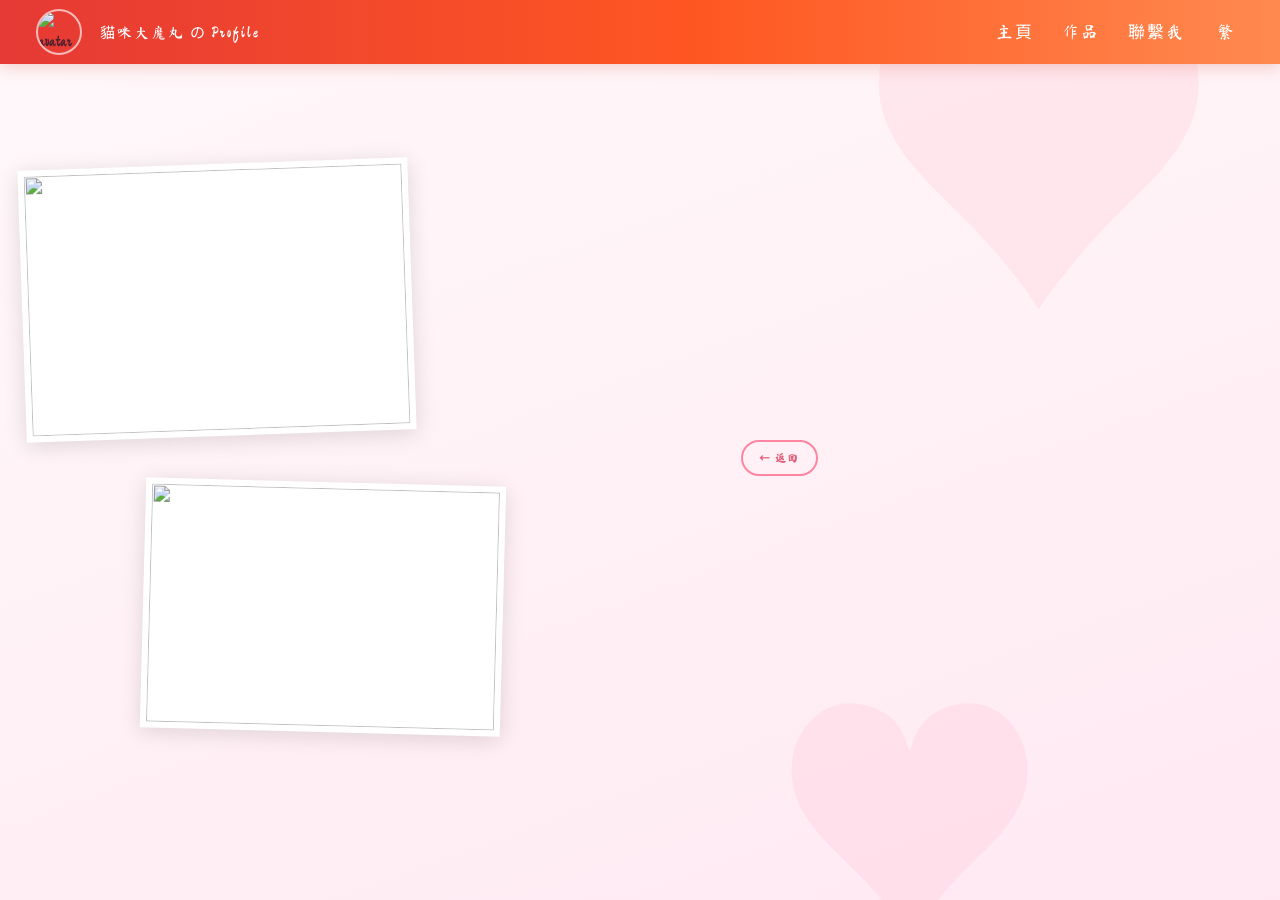
==== blog/post-1.html @ 072ed6ac "Add files via upload" ====
<!DOCTYPE html>
<html lang="zh-TW">
<head>
    <meta charset="UTF-8">
    <meta name="viewport" content="width=device-width, initial-scale=1.0">
    <title>貓咪大魔丸 の coslog</title>
    <link rel="stylesheet" href="style.css">
</head>
<body>

<div class="hearts-bg" id="hearts-bg"></div>

<nav class="sticky-nav visible" id="sticky-nav">
    <div class="nav-avatar"><img src="../elements/iconsmall.png" alt="avatar"></div>
    <span class="nav-brand" data-i18n="nav_brand">貓咪大魔丸 の Profile</span>
    <div class="nav-links">
        <a href="index.html" data-i18n="nav_home">主頁</a>
        <a href="index.html#works" data-i18n="nav_works">作品</a>
        <a href="index.html#contact" data-i18n="nav_contact">聯繫我</a>
    </div>
    <div class="lang-wrapper">
        <button class="nav-lang" id="lang-btn" onclick="toggleLangMenu()">繁</button>
        <div class="lang-menu" id="lang-menu">
            <span class="lang-menu-item active" onclick="setLang('zh-tw')">繁體中文</span>
            <span class="lang-menu-item" onclick="setLang('zh-cn')">简体中文</span>
            <span class="lang-menu-item" onclick="setLang('en')">English</span>
            <span class="lang-menu-item" onclick="setLang('ja')">日本語</span>
        </div>
    </div>
</nav>

<div class="lightbox" id="lightbox">
    <div class="lightbox-overlay" id="lightbox-overlay"></div>
    <div class="lightbox-box">
        <img id="lightbox-img" src="" alt="">
        <button class="lightbox-close" id="lightbox-close">✕</button>
    </div>
</div>

<div class="post-eg-layout">
    <div class="post-bg-heart post-bg-heart--1">♥</div>
    <div class="post-bg-heart post-bg-heart--2">♥</div>

    <div class="post-eg-photos photos-2">
        <div class="post-photo-card"><img src="../personal_blog/1/1.png" alt=""></div>
        <div class="post-photo-card"><img src="../personal_blog/1/2.JPG" alt=""></div>
    </div>

    <div class="post-eg-text">
        <a href="index.html" class="post-eg-back" id="post-eg-back">← 返回</a>
        <h1 class="post-eg-title" id="post-eg-title"></h1>
        <div class="post-eg-body" id="post-eg-body"></div>
    </div>
</div>

<script src="../js/i18n.js"></script>
<script src="../js/hearts.js"></script>
<script>
    var POST_ID = 1;
    var LANG_LINE = { 'zh-tw': 0, 'zh-cn': 1, 'en': 2, 'ja': 3 };
    var BACK_TEXT  = { 'zh-tw': '← 返回', 'zh-cn': '← 返回', 'en': '← Back', 'ja': '← 戻る' };
    var titleLines = [], profileLines = [];

    document.addEventListener('DOMContentLoaded', async function () {
        initLightbox();
        await Promise.all([fetchTitle(), fetchProfile()]);
        renderContent(localStorage.getItem('lang') || 'zh-tw');
    });

    function initLightbox() {
        document.querySelectorAll('.post-photo-card').forEach(function (card) {
            card.style.cursor = 'zoom-in';
            card.addEventListener('click', function () {
                document.getElementById('lightbox-img').src = card.querySelector('img').src;
                document.getElementById('lightbox').classList.add('open');
            });
        });
        document.getElementById('lightbox-overlay').addEventListener('click', closeLightbox);
        document.getElementById('lightbox-close').addEventListener('click', closeLightbox);
        document.addEventListener('keydown', function (e) { if (e.key === 'Escape') closeLightbox(); });
    }
    function closeLightbox() { document.getElementById('lightbox').classList.remove('open'); }

    async function fetchTitle() {
        try { var r = await fetch('../personal_blog/' + POST_ID + '/title.txt'); titleLines = (await r.text()).split('\n').map(function(l){return l.trim();}); } catch(e){}
    }
    async function fetchProfile() {
        try { var r = a
---- blog/style.css ----
@import url('https://fonts.googleapis.com/css2?family=Ma+Shan+Zheng&family=Noto+Sans+TC:wght@300;400;500;700&family=Noto+Sans+JP:wght@400;700&family=Kalam:wght@400;700&display=swap');

*, *::before, *::after { box-sizing: border-box; margin: 0; padding: 0; }

:root {
    --bg-card: #fffcfd;
    --pink-100: #ffe4ef;
    --pink-200: #ffbdcf;
    --pink-300: #ff85a1;
    --pink-400: #e0607a;
    --text-900: #4a1f2e;
    --text-700: #7a4055;
    --text-300: #d4a8b0;
    --shadow: 0 2px 16px rgba(220,80,120,.1);
    --shadow-md: 0 4px 28px rgba(220,80,120,.18);
    --shadow-lg: 0 8px 48px rgba(220,80,120,.28);
    --r: 20px;
    --r-sm: 12px;
    --red-grad: linear-gradient(90deg, #E53935 0%, #FF5722 55%, #FF8A50 100%);
    --warm-grad: linear-gradient(135deg, #FFD740 0%, #FF8C00 55%, #FF5722 100%);
}

html { scroll-behavior: smooth; }

/* Cream → pink fixed background */
body {
    font-family: 'Ma Shan Zheng', 'Noto Sans TC', 'PingFang TC', 'Microsoft JhengHei', sans-serif;
    background: linear-gradient(135deg, #FFFDE7 0%, #FFF5F9 42%, #FFCCE6 100%);
    background-attachment: fixed;
    color: var(--text-900);
    min-height: 100vh;
    line-height: 1.8;
}

::-webkit-scrollbar { width: 7px; }
::-webkit-scrollbar-track { background: #ffe4ef; }
::-webkit-scrollbar-thumb { background: var(--pink-300); border-radius: 4px; }

/* ==========================================
   FLOATING HEARTS
   ========================================== */
.hearts-bg {
    position: fixed;
    inset: 0;
    z-index: 1;
    pointer-events: none;
}

@keyframes floatHeart {
    0%   { transform: translateX(0) translateY(0) rotate(0deg); opacity: 0; }
    8%   { opacity: 1; }
    84%  { opacity: 1; }
    100% {
        transform: translateX(var(--drift,20px)) translateY(calc(-120vh - 500px)) rotate(var(--rot,10deg));
        opacity: 0;
    }
}

/* ==========================================
   STICKY NAV  (red→orange, slides in on scroll)
   ========================================== */
.sticky-nav {
    position: fixed;
    top: 0; left: 0; right: 0;
    z-index: 100;
    background: var(--red-grad);
    height: 64px;
    padding: 0 36px;
    display: flex;
    align-items: center;
    gap: 18px;
    transform: translateY(-100%);
    transition: transform .32s ease;
    box-shadow: 0 2px 16px rgba(200,60,40,.25);
}

.sticky-nav.visible { transform: translateY(0); }

.nav-avatar {
    width: 46px; height: 46px;
    border-radius: 50%;
    border: 2.5px solid rgba(255,255,255,.65);
    overflow: hidden;
    flex-shrink: 0;
}

.nav-avatar img { width: 100%; height: 100%; object-fit: cover; display: block; }

.nav-avatar-placeholder {
    width: 100%; height: 100%;
    background: rgba(255,255,255,.25);
    display: flex; align-items: center; justify-content: center;
    font-size: 22px; color: white;
}

.nav-brand {
    font-family: 'Ma Shan Zheng', 'Noto Sans TC', sans-serif;
    font-size: 15px;
    color: white;
    letter-spacing: 2px;
    flex: 1;
    white-space: nowrap;
}

.nav-links {
    display: flex;
    gap: 28px;
}

.nav-links a {
    font-family: 'Ma Shan Zheng', 'Noto Sans TC', sans-serif;
    font-size: 17px;
    color: white;
    text-decoration: none;
    letter-spacing: 2px;
    transition: opacity .2s;
}

.nav-links a:hover { opacity: .72; }

.nav-lang {
    font-family: 'Ma Shan Zheng', 'Noto Sans TC', sans-serif;
    font-size: 17px;
    color: white;
    letter-spacing: 2px;
    background: none;
    border: none;
    cursor: pointer;
    padding: 4px 8px;
    border-radius: 6px;
    transition: background .2s;
}

.nav-lang:hover { background: rgba(255,255,255,.15); }

.lang-wrapper { position: relative; margin-left: 6px; }

.lang-menu {
    position: absolute;
    top: calc(100% + 10px);
    right: 0;
    background: rgba(170, 30, 10, 0.97);
    border-radius: 10px;
    overflow: hidden;
    display: none;
    box-shadow: 0 4px 24px rgba(0,0,0,.25);
    min-width: 132px;
    z-index: 200;
}

.lang-menu.open { display: block; }

.lang-menu-item {
    display: block;
    padding: 11px 18px;
    color: white;
    font-family: 'Ma Shan Zheng', 'Noto Sans TC', sans-serif;
    font-size: 15px;
    letter-spacing: 1px;
    cursor: pointer;
    transition: background .15s;
    user-select: none;
}

.lang-menu-item:hover { background: rgba(255,255,255,.15); }
.lang-menu-item.active { background: rgba(255,255,255,.22); }

/* ==========================================
   ABOUT SECTION  (page 1, 16:9 viewport)
   ========================================== */
.about-section {
    aspect-ratio: 16 / 9;
    display: flex;
    flex-direction: column;
    position: relative;
    z-index: 2;
}

.about-space {
    flex: 1;
    display: flex;
    align-items: flex-end;
    justify-content: center;
    padding-bottom: 30px;
}

.scroll-hint {
    display: flex;
    flex-direction: column;
    align-items: center;
    gap: 8px;
    color: rgba(155, 90, 110, 0.48);
    font-size: 10px; font-weight: 700;
    letter-spacing: 3px; text-transform: uppercase;
    animation: hintBounce 2.2s ease-in-out infinite;
    user-select: none;
}

.scroll-line { width: 1.5px; height: 36px; background: linear-gradient(to bottom, rgba(255,133,161,.55), transparent); }

@keyframes hintBounce {
    0%, 100% { transform: translateY(0); }
    50% { transform: translateY(8px); }
}

/* Red-orange band at bottom of about section */
.about-band {
    background: var(--red-grad);
    padding: 22px 60px 22px 260px;
    min-height: 108px;
    display: flex;
    align-items: center;
    position: relative;
}

/* Profile photo — sticks up from the band */
.about-photo {
    position: absolute;
    left: 56px;
    bottom: 0;
    width: 180px;
    height: 180px;
    border: 8px solid #c42828;
    overflow: hidden;
    background: white;
}

.about-photo img { width: 100%; height: 100%; object-fit: cover; display: block; }

.about-photo-placeholder {
    width: 100%; height: 100%;
    background: linear-gradient(135deg, #ffe4ef, #ffbdcf);
    display: flex; align-items: center; justify-content: center;
    font-size: 64px; color: var(--pink-300);
}

.about-info { color: white; }

.about-name {
    font-family: 'Ma Shan Zheng', 'Noto Sans TC', sans-serif;
    font-size: clamp(28px, 4vw, 44px);
    letter-spacing: 8px;
    line-height: 1.2;
    margin-bottom: 6px;
}

.about-subtitle {
    font-family: 'Kalam', 'Ma Shan Zheng', cursive;
    font-size: 17px;
    letter-spacing: 2px;
    color: rgba(255,255,255,.88);
}

#works, #contact { scroll-margin-top: 70px; }

/* ==========================================
   WORKS SECTION  (transparent, shows body bg + hearts)
   ========================================== */
.works-section {
    position: relative;
    z-index: 2;
    padding: 72px 0 84px;
}

.container { max-width: 1120px; margin: 0 auto; padding: 0 24px; }

.section-label {
    display: flex;
    align-items: center;
    gap: 14px;
    font-size: 11px;
    font-weight: 700;
    letter-spacing: 3px;
    text-transform: uppercase;
    color: var(--text-300);
    margin-bottom: 36px;
}

.section-label::before, .section-label::after {
    content: ''; flex: 1; height: 1px;
    background: var(--pink-200);
}

.posts-list { display: flex; flex-direction: column; gap: 24px; }

/* Post banner */
.post-banner {
    display: grid;
    grid-template-columns: 48% 52%;
    background: var(--bg-card);
    border-radius: var(--r);
    border: 1px solid var(--pink-200);
    box-shadow: var(--shadow-md);
    overflow: hidden;
    text-decoration: none;
    color: inherit;
    min-height: 340px;
    transition: box-shadow .35s, transform .35s;
}

.post-banner:hover { box-shadow: var(--shadow-lg); transform: translateY(-4px); }

.banner-image { position: relative; overflow: hidden; }

.banner-image .slide {
    position: absolute; inset: 0;
    width: 100%; height: 100%;
    object-fit: cover;
    opacity: 0;
    transition: opacity .55s ease;
}

.banner-image .slide.active { opacity: 1; }

.banner-body {
    padding: 44px 52px;
    display: flex;
    flex-direction: column;
    justify-content: center;
}

.banner-tag {
    display: inline-block;
    background: var(--pink-100);
    color: var(--pink-400);
    font-size: 10px; font-weight: 800;
    letter-spacing: 2.5px;
    text-transform: uppercase;
    padding: 4px 12px;
    border-radius: 20px;
    margin-bottom: 14px;
    width: fit-content;
}

.banner-date { font-size: 12px; color: var(--text-300); font-weight: 700; letter-spacing: 1px; margin-bottom: 12px; }

.banner-title {
    font-family: 'Ma Shan Zheng', 'Noto Sans TC', sans-serif;
    font-size: 26px; line-height: 1.45;
    color: var(--text-900);
    margin-bottom: 26px;
}

.read-more-btn {
    display: inline-flex; align-items: center; gap: 6px;
    color: var(--pink-400);
    font-size: 12px; font-weight: 800;
    letter-spacing: 1.5px; text-transform: uppercase;
    padding: 8px 22px;
    border: 2px solid var(--pink-300);
    border-radius: 30px;
    width: fit-content;
    transition: .25s;
}

.post-banner:hover .read-more-btn { background: var(--pink-300); color: white; }

/* ==========================================
   CONTACT SECTION  (warm yellow→orange, page 3)
   ========================================== */
.contact-section {
    background: var(--warm-grad);
    min-height: 100vh;
    position: relative;
    z-index: 2;
    overflow: hidden;
}

.contact-content {
    display: flex;
    flex-direction: column;
    gap: 52px;
    align-items: flex-start;
    justify-content: center;
    min-height: 100vh;
    padding: 80px 80px 310px;
}

/* Doll characters scattered at the bottom */
.dolls-strip {
    position: absolute;
    bottom: 0;
    left: 0;
    right: 0;
    height: 285px;
    pointer-events: none;
}

.doll-img {
    position: absolute;
    bottom: 0;
    width: auto;
}

.qr-row {
    display: flex;
    align-items: center;
    gap: 44px;
    text-decoration: none;
    transition: transform .25s;
}

.qr-row:hover { transform: translateX(8px); }

.qr-label {
    font-family: 'ZCOOL QingKe HuangYou', sans-serif;
    font-size: clamp(28px, 4vw, 40px);
    color: white;
    letter-spacing: 6px;
    min-width: 180px;
    text-shadow: 0 2px 8px rgba(0,0,0,.12);
}

.qr-card {
    background: white;
    border-radius: 14px;
    padding: 12px 12px 10px;
    box-shadow: 0 4px 24px rgba(0,0,0,.15);
    text-align: center;
}

.qr-card img { width: 160px; height: 160px; display: block; }

.qr-handle {
    display: block;
    font-size: 11px;
    font-weight: 800;
    letter-spacing: 1px;
    color: #E0607A;
    margin-top: 7px;
}

.qr-placeholder {
    width: 160px; height: 160px;
    background: #f5f5f5;
    display: flex; align-items: center; justify-content: center;
    color: #bbb;
    font-size: 13px;
    font-weight: 700;
    letter-spacing: 1px;
}

/* ==========================================
   FOOTER
   ========================================== */
.site-footer {
    background: linear-gradient(135deg, #ffd6e8, #ffadc5);
    text-align: center;
    padding: 28px 20px;
    position: relative;
    z-index: 2;
}

.site-footer p { color: rgba(255,255,255,.9); font-size: 12px; font-weight: 700; letter-spacing: 4px; }

/* ==========================================
   POST DETAIL PAGE — NEW LAYOUT
   ========================================== */
.post-detail-container {
    display: flex;
    flex-direction: column;
    min-height: 100vh;
    background: white;
}

.post-detail-top {
    background: var(--red-grad);
    height: 120px;
    display: flex;
    align-items: center;
    padding: 0 60px;
    position: relative;
    box-shadow: 0 4px 16px rgba(200,60,40,.15);
}

.post-detail-nav {
    display: flex;
    align-items: center;
    justify-content: space-between;
    width: 100%;
}

.post-detail-back {
    color: white;
    text-decoration: none;
    font-family: 'Ma Shan Zheng', 'Noto Sans TC', sans-serif;
    font-size: 14px;
    letter-spacing: 2px;
    padding: 6px 14px;
    border: 1.5px solid rgba(255,255,255,.5);
    border-radius: 6px;
    transition: .25s;
}

.post-detail-back:hover { background: rgba(255,255,255,.1); }

.post-detail-title {
    font-family: 'Ma Shan Zheng', 'Noto Sans TC', sans-serif;
    font-size: 20px;
    color: white;
    letter-spacing: 3px;
    flex: 1;
    text-align: center;
}

.post-detail-middle {
    flex: 1;
    display: grid;
    grid-template-columns: 1fr 1fr;
    gap: 0;
    background: white;
}

.post-detail-images {
    position: relative;
    overflow: hidden;
    background: #f5f5f5;
}

.post-detail-images img {
    width: 100%;
    height: 100%;
    object-fit: cover;
    display: block;
    transition: opacity .55s ease;
}

.post-detail-images img:not(.active) {
    opacity: 0;
    position: absolute;
    inset: 0;
}

.post-detail-content {
    background: linear-gradient(135deg, #ffe4ef 0%, #ffcce6 100%);
    padding: 60px;
    display: flex;
    flex-direction: column;
    justify-content: center;
}

.post-detail-content h2 {
    font-family: 'Ma Shan Zheng', 'Noto Sans TC', sans-serif;
    font-size: 32px;
    color: var(--text-900);
    line-height: 1.4;
    margin-bottom: 28px;
    letter-spacing: 2px;
}

.post-detail-content .text-block {
    font-family: 'Ma Shan Zheng', 'Noto Sans TC', 'PingFang TC', 'Microsoft JhengHei', sans-serif;
    font-size: 15px;
    line-height: 1.8;
    color: var(--text-700);
    margin-bottom: 18px;
}

.post-detail-bottom {
    background: var(--warm-grad);
    height: 100px;
    display: flex;
    align-items: center;
    padding: 0 60px;
    position: relative;
}

.post-detail-footer-text {
    font-family: 'Ma Shan Zheng', 'Noto Sans TC', sans-serif;
    font-size: 14px;
    color: white;
    letter-spacing: 2px;
}

/* ==========================================
   POST PAGE — HERO
   ========================================== */
.post-hero {
    background: linear-gradient(150deg, #ffd6e8 0%, #ffadc5 50%, #ff85a1 100%);
    padding: 52px 24px 60px;
    text-align: center;
    position: relative;
}

.back-link {
    position: absolute; top: 22px; left: 22px;
    display: inline-flex; align-items: center; gap: 6px;
    color: rgba(255,255,255,.9);
    text-decoration: none;
    font-size: 11px; font-weight: 800; letter-spacing: 1.5px;
    text-transform: uppercase;
    padding: 5px 14px;
    border: 1.5px solid rgba(255,255,255,.5);
    border-radius: 20px;
    transition: .25s;
}

.back-link:hover { background: rgba(255,255,255,.2); border-color: white; }

.post-hero-tag {
    display: inline-block;
    background: rgba(255,255,255,.25); color: white;
    font-size: 10px; font-weight: 800; letter-spacing: 2.5px;
    text-transform: uppercase;
    padding: 4px 16px; border-radius: 20px;
    margin-bottom: 18px;
}

.post-hero-title {
    font-family: 'ZCOOL QingKe HuangYou', 'Pacifico', sans-serif;
    font-size: clamp(26px, 5vw, 50px);
    color: white;
    text-shadow: 0 2px 10px rgba(140,20,60,.2);
    line-height: 1.3;
    max-width: 680px;
    margin: 0 auto 16px;
}

.post-hero-date { color: rgba(255,255,255,.75); font-size: 12px; font-weight: 700; letter-spacing: 2px; }

/* ==========================================
   POST PAGE — BODY
   ========================================== */
.post-body { max-width: 760px; margin: 0 auto; padding: 52px 24px 64px; }

.gallery { display: grid; gap: 8px; margin-bottom: 48px; }
.gallery-1 { grid-template-columns: 1fr; }
.gallery-2 { grid-template-columns: 1fr 1fr; }
.gallery-3 { grid-template-columns: 1fr 1fr; }
.gallery-4 { grid-template-columns: 1fr 1fr; }
.gallery-5 { grid-template-columns: 1fr 1fr; }

.gallery img {
    width: 100%; height: 100%; object-fit: cover; display: block;
    border-radius: 12px; aspect-ratio: 4/3; transition: opacity .3s;
}

.gallery img:hover { opacity: .9; }
.gallery-3 .g-main, .gallery-5 .g-main { grid-column: 1/-1; aspect-ratio: 16/9; }

.deco { text-align: center; color: var(--pink-300); font-size: 17px; letter-spacing: 10px; margin: 32px 0; }

.lang-block {
    margin-bottom: 20px; padding: 24px 28px;
    background: var(--bg-card);
    border-radius: var(--r-sm);
    border-left: 3px solid var(--pink-300);
    box-shadow: var(--shadow);
}

.lang-block:nth-child(2) { border-left-color: var(--pink-200); }
.lang-block:nth-child(3) { border-left-color: var(--pink-100); }

.lang-tag {
    display: inline-block;
    font-size: 10px; font-weight: 800; letter-spacing: 2px; text-transform: uppercase;
    color: var(--pink-400); background: var(--pink-100);
    padding: 2px 10px; border-radius: 10px; margin-bottom: 14px;
}

.lang-block p { font-size: 15.5px; line-height: 2; color: var(--text-700); }
.lang-zh p { font-family: 'Ma Shan Zheng','Noto Sans TC',sans-serif; font-size: 16px; color: var(--text-900); }
.lang-en p { font-style: italic; }
.lang-ja p { font-family: 'Noto Sans TC',sans-serif; }

.post-nav {
    max-width: 760px; margin: 0 auto 60px; padding: 0 24px;
    display: flex; gap: 14px; justify-content: space-between;
}

.post-nav a {
    flex: 1; padding: 14px 18px;
    background: var(--bg-card); border: 1px solid var(--pink-200);
    border-radius: var(--r-sm);
    text-decoration: none; color: var(--text-900);
    font-size: 13px; font-weight: 600; transition: .25s;
}

.post-nav a:hover { background: var(--pink-100); border-color: var(--pink-300); transform: translateY(-2px); box-shadow: var(--shadow); }

.nav-dir { display: block; font-size: 10px; color: var(--pink-400); font-weight: 800; letter-spacing: 1.5px; text-transform: uppercase; margin-bottom: 4px; }
.nav-prev { text-align: left; }
.nav-next { text-align: right; }
.post-nav .spacer { flex: 1; }

/* ==========================================
   POST EG LAYOUT  (matches eg/1-5 design)
   ========================================== */
.post-eg-layout {
    min-height: 100vh;
    padding-top: 64px;
    display: flex;
    align-items: center;
    background: linear-gradient(160deg, #fff8fa 0%, #fff0f5 60%, #ffe8f2 100%);
    position: relative;
    z-index: 2;
    overflow: hidden;
}

.post-bg-heart {
    position: absolute;
    color: rgba(255, 182, 200, 0.22);
    line-height: 1;
    pointer-events: none;
    user-select: none;
    z-index: 0;
    font-size: 380px;
}
.post-bg-heart--1 { top: -40px; right: 4%; }
.post-bg-heart--2 { bottom: -60px; right: 18%; font-size: 280px; }

/* Photo collage area */
.post-eg-photos {
    flex: 0 0 56%;
    position: relative;
    min-height: calc(100vh - 64px);
    z-index: 2;
}

.post-photo-card {
    position: absolute;
    background: white;
    padding: 6px;
    box-shadow: 0 4px 22px rgba(0,0,0,.13);
    transition: box-shadow .3s, transform .3s;
}

.post-photo-card img {
    display: block;
    width: 100%;
    height: 100%;
    object-fit: cover;
}

/* 2-photo layout — eg/1: two landscape photos staggered */
.photos-2 .post-photo-card:nth-child(1) {
    width: 390px; height: 272px;
    top: 12%; left: 3%;
    transform: rotate(-2deg);
}
.photos-2 .post-photo-card:nth-child(1):hover { transform: rotate(-2deg) scale(1.03); box-shadow: 0 10px 36px rgba(0,0,0,.2); }
.photos-2 .post-photo-card:nth-child(2) {
    width: 360px; height: 250px;
    top: 50%; left: 20%;
    transform: rotate(1.5deg);
}
.photos-2 .post-photo-card:nth-child(2):hover { transform: rotate(1.5deg) scale(1.03); box-shadow: 0 10px 36px rgba(0,0,0,.2); }

/* 3-photo layout — eg/3: 1 large upper-left + 1 lower-left + 1 right */
.photos-3 .post-photo-card:nth-child(1) {
    width: 300px; height: 205px;
    top: 12%; left: 3%;
    transform: rotate(-1.5deg);
}
.photos-3 .post-photo-card:nth-child(1):hover { transform: rotate(-1.5deg) scale(1.03); box-shadow: 0 10px 36px rgba(0,0,0,.2); }
.photos-3 .post-photo-card:nth-child(2) {
    width: 220px; height: 290px;
    top: 16%; left: 38%;
    transform: rotate(2deg);
}
.photos-3 .post-photo-card:nth-child(2):hover { transform: rotate(2deg) scale(1.03); box-shadow: 0 10px 36px rgba(0,0,0,.2); }
.photos-3 .post-photo-card:nth-child(3) {
    width: 270px; height: 190px;
    top: 54%; left: 10%;
    transform: rotate(1deg);
}
.photos-3 .post-photo-card:nth-child(3):hover { transform: rotate(1deg) scale(1.03); box-shadow: 0 10px 36px rgba(0,0,0,.2); }

/* 4-photo layout — eg/2: 1 tall portrait left + 3 arranged right */
.photos-4 .post-photo-card:nth-child(1) {
    width: 168px; height: 380px;
    top: 8%; left: 2%;
    transform: rotate(-2deg);
}
.photos-4 .post-photo-card:nth-child(1):hover { transform: rotate(-2deg) scale(1.03); box-shadow: 0 10px 36px rgba(0,0,0,.2); }
.photos-4 .post-photo-card:nth-child(2) {
    width: 178px; height: 320px;
    top: 5%; left: 28%;
    transform: rotate(1.5deg);
}
.photos-4 .post-photo-card:nth-child(2):hover { transform: rotate(1.5deg) scale(1.03); box-shadow: 0 10px 36px rgba(0,0,0,.2); }
.photos-4 .post-photo-card:nth-child(3) {
    width: 158px; height: 220px;
    top: 12%; left: 52%;
    transform: rotate(-1deg);
}
.photos-4 .post-photo-card:nth-child(3):hover { transform: rotate(-1deg) scale(1.03); box-shadow: 0 10px 36px rgba(0,0,0,.2); }
.photos-4 .post-photo-card:nth-child(4) {
    width: 200px; height: 155px;
    top: 54%; left: 32%;
    transform: rotate(2deg);
}
.photos-4 .post-photo-card:nth-child(4):hover { transform: rotate(2deg) scale(1.03); box-shadow: 0 10px 36px rgba(0,0,0,.2); }

/* 5-photo layout — eg/5: 2-row grid */
.photos-5 .post-photo-card:nth-child(1) {
    width: 210px; height: 148px;
    top: 8%; left: 2%;
    transform: rotate(-1.5deg);
}
.photos-5 .post-photo-card:nth-child(1):hover { transform: rotate(-1.5deg) scale(1.03); box-shadow: 0 10px 36px rgba(0,0,0,.2); }
.photos-5 .post-photo-card:nth-child(2) {
    width: 195px; height: 148px;
    top: 8%; left: 38%;
    transform: rotate(1deg);
}
.photos-5 .post-photo-card:nth-child(2):hover { transform: rotate(1deg) scale(1.03); box-shadow: 0 10px 36px rgba(0,0,0,.2); }
.photos-5 .post-photo-card:nth-child(3) {
    width: 175px; height: 175px;
    top: 44%; left: 2%;
    transform: rotate(2deg);
}
.photos-5 .post-photo-card:nth-child(3):hover { transform: rotate(2deg) scale(1.03); box-shadow: 0 10px 36px rgba(0,0,0,.2); }
.photos-5 .post-photo-card:nth-child(4) {
    width: 185px; height: 165px;
    top: 44%; left: 32%;
    transform: rotate(-1deg);
}
.photos-5 .post-photo-card:nth-child(4):hover { transform: rotate(-1deg) scale(1.03); box-shadow: 0 10px 36px rgba(0,0,0,.2); }
.photos-5 .post-photo-card:nth-child(5) {
    width: 165px; height: 200px;
    top: 28%; left: 68%;
    transform: rotate(1.5deg);
}
.photos-5 .post-photo-card:nth-child(5):hover { transform: rotate(1.5deg) scale(1.03); box-shadow: 0 10px 36px rgba(0,0,0,.2); }

/* warm-bg variant for post-4 (city/orange theme matching eg/4) */
.post-eg-layout.warm-bg {
    background: linear-gradient(160deg, #fff8e1 0%, #fff0c0 60%, #ffe08a 100%);
}
.warm-bg .post-bg-heart { color: rgba(255, 160, 40, 0.2); }

/* eg/4: 3 tall portrait photos side by side */
.warm-bg .photos-3 .post-photo-card:nth-child(1) {
    width: 172px; height: 300px;
    top: 10%; left: 3%;
    transform: rotate(-2.5deg);
}
.warm-bg .photos-3 .post-photo-card:nth-child(1):hover { transform: rotate(-2.5deg) scale(1.03); box-shadow: 0 10px 36px rgba(0,0,0,.2); }
.warm-bg .photos-3 .post-photo-card:nth-child(2) {
    width: 172px; height: 290px;
    top: 8%; left: 31%;
    transform: rotate(1deg);
}
.warm-bg .photos-3 .post-photo-card:nth-child(2):hover { transform: rotate(1deg) scale(1.03); box-shadow: 0 10px 36px rgba(0,0,0,.2); }
.warm-bg .photos-3 .post-photo-card:nth-child(3) {
    width: 162px; height: 275px;
    top: 12%; left: 57%;
    transform: rotate(-1.5deg);
}
.warm-bg .photos-3 .post-photo-card:nth-child(3):hover { transform: rotate(-1.5deg) scale(1.03); box-shadow: 0 10px 36px rgba(0,0,0,.2); }

/* ==========================================
   LIGHTBOX
   ========================================== */
.lightbox {
    display: none;
    position: fixed;
    inset: 0;
    z-index: 9999;
    align-items: center;
    justify-content: center;
}
.lightbox.open { display: flex; }

.lightbox-overlay {
    position: absolute;
    inset: 0;
    background: rgba(0,0,0,.82);
    cursor: pointer;
}

.lightbox-box {
    position: relative;
    z-index: 1;
    max-width: 90vw;
    max-height: 88vh;
    display: flex;
    align-items: center;
    justify-content: center;
}

.lightbox-box img {
    display: block;
    max-width: 90vw;
    max-height: 88vh;
    object-fit: contain;
    box-shadow: 0 8px 60px rgba(0,0,0,.5);
    border: 6px solid white;
}

.lightbox-close {
    position: absolute;
    top: -18px; right: -18px;
    width: 38px; height: 38px;
    border-radius: 50%;
    background: white;
    border: none;
    cursor: pointer;
    font-size: 16px;
    color: #444;
    display: flex;
    align-items: center;
    justify-content: center;
    box-shadow: 0 2px 14px rgba(0,0,0,.3);
    transition: .2s;
    line-height: 1;
}
.lightbox-close:hover { background: var(--pink-100); color: var(--pink-400); transform: scale(1.12); }

/* Text content area */
.post-eg-text {
    flex: 0 0 44%;
    position: relative;
    z-index: 2;
    display: flex;
    flex-direction: column;
    justify-content: center;
    padding: 80px 56px 80px 24px;
}

.post-eg-back {
    display: inline-block;
    margin-bottom: 28px;
    color: var(--pink-400);
    text-decoration: none;
    font-size: 11px; font-weight: 800;
    letter-spacing: 1.5px; text-transform: uppercase;
    padding: 6px 16px;
    border: 2px solid var(--pink-300);
    border-radius: 20px;
    width: fit-content;
    transition: .2s;
}
.post-eg-back:hover { background: var(--pink-300); color: white; }

.post-eg-title {
    font-family: 'Ma Shan Zheng', 'Noto Sans TC', sans-serif;
    font-size: clamp(18px, 2.2vw, 30px);
    color: var(--text-900);
    line-height: 1.5;
    margin-bottom: 20px;
    letter-spacing: 2px;
}

.post-eg-body {
    font-family: 'Ma Shan Zheng', 'Noto Sans TC', 'PingFang TC', sans-serif;
    font-size: 15px;
    line-height: 2;
    color: var(--text-700);
    white-space: pre-line;
}

/* ==========================================
   RESPONSIVE
   ========================================== */
@media (max-width: 768px) {
    .about-band { padding: 20px 24px 20px 200px; }
    .about-photo { width: 145px; height: 145px; left: 40px; }
    .post-banner { grid-template-columns: 1fr; min-height: auto; }
    .banner-image { aspect-ratio: 4/3; }
    .banner-body { padding: 28px 24px; }
    .banner-title { font-size: 20px; }
    .gallery-2,.gallery-3,.gallery-4,.gallery-5 { grid-template-columns: 1fr; }
    .gallery-3 .g-main,.gallery-5 .g-main { grid-column: auto; aspect-ratio: 4/3; }
    .post-nav { flex-direction: column; }
    .back-link { position: static; display: inline-flex; margin-bottom: 24px; }
    .post-hero { padding: 28px 24px 40px; }
    .sticky-nav { padding: 0 16px; }
    .nav-brand { font-size: 13px; }
    .nav-links { gap: 16px; }
    .nav-links a, .nav-lang { font-size: 14px; }
    .qr-row { flex-direction: column; gap: 16px; align-items: center; }
    .contact-content { padding: 60px 24px 260px; align-items: center; }
    .dolls-strip { height: 210px; }
    .doll-img { height: 188px !important; }
    .doll-img:nth-child(3), .doll-img:nth-child(6) { display: none; }
}
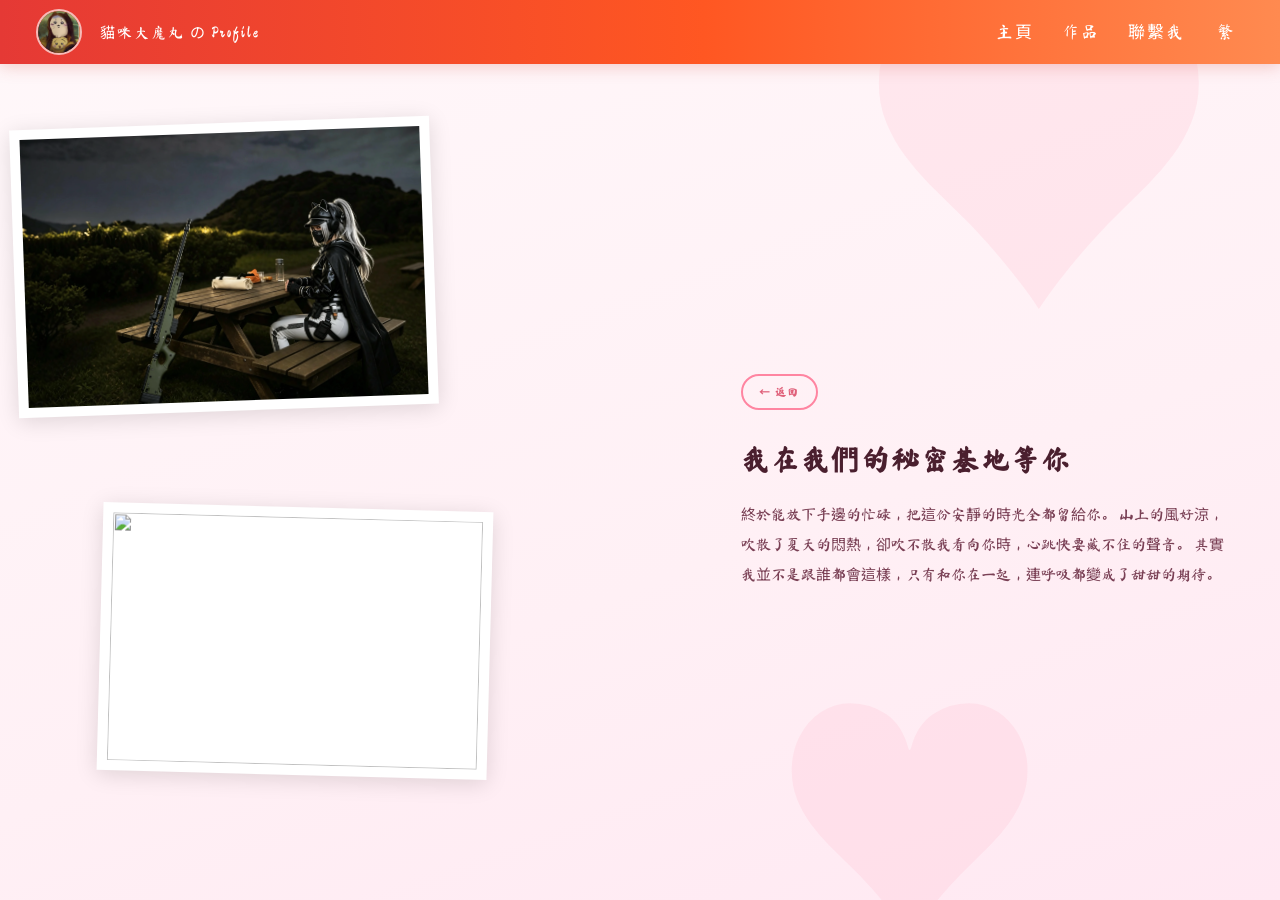
==== commit 9b33a52c: "Add files via upload" ====
--- a/blog/post-1.html
+++ b/blog/post-1.html
@@ -85,4 +85,20 @@
         try { var r = await fetch('../personal_blog/' + POST_ID + '/title.txt'); titleLines = (await r.text()).split('\n').map(function(l){return l.trim();}); } catch(e){}
     }
     async function fetchProfile() {
-        try { var r = a+        try { var r = await fetch('../personal_blog/' + POST_ID + '/profile.txt'); profileLines = (await r.text()).split('\n').map(function(l){return l.trim();}); } catch(e){}
+    }
+
+    function renderContent(lang) {
+        var idx = LANG_LINE[lang] !== undefined ? LANG_LINE[lang] : 0;
+        var title = titleLines[idx] || '';
+        document.getElementById('post-eg-title').textContent = title;
+        document.title = title || '貓咪大魔丸 の coslog';
+        document.getElementById('post-eg-back').textContent = BACK_TEXT[lang] || '← 返回';
+        document.getElementById('post-eg-body').textContent = profileLines[idx] || '';
+    }
+    window.addEventListener('languageChanged', function (e) {
+        renderContent((e.detail && e.detail.lang) || localStorage.getItem('lang') || 'zh-tw');
+    });
+</script>
+</body>
+</html>
--- a/blog/style.css
+++ b/blog/style.css
@@ -720,7 +720,7 @@
 .post-photo-card {
     position: absolute;
     background: white;
-    padding: 6px;
+    padding: 10px;
     box-shadow: 0 4px 22px rgba(0,0,0,.13);
     transition: box-shadow .3s, transform .3s;
 }
@@ -732,97 +732,97 @@
     object-fit: cover;
 }
 
-/* 2-photo layout — eg/1: two landscape photos staggered */
+/* 2-photo layout — eg/1 */
 .photos-2 .post-photo-card:nth-child(1) {
-    width: 390px; height: 272px;
-    top: 12%; left: 3%;
+    width: 420px; height: 288px;
+    top: 7%; left: 2%;
     transform: rotate(-2deg);
 }
 .photos-2 .post-photo-card:nth-child(1):hover { transform: rotate(-2deg) scale(1.03); box-shadow: 0 10px 36px rgba(0,0,0,.2); }
 .photos-2 .post-photo-card:nth-child(2) {
-    width: 360px; height: 250px;
-    top: 50%; left: 20%;
+    width: 390px; height: 268px;
+    top: 53%; left: 14%;
     transform: rotate(1.5deg);
 }
 .photos-2 .post-photo-card:nth-child(2):hover { transform: rotate(1.5deg) scale(1.03); box-shadow: 0 10px 36px rgba(0,0,0,.2); }
 
-/* 3-photo layout — eg/3: 1 large upper-left + 1 lower-left + 1 right */
+/* 3-photo layout — eg/3 */
 .photos-3 .post-photo-card:nth-child(1) {
-    width: 300px; height: 205px;
-    top: 12%; left: 3%;
+    width: 390px; height: 266px;
+    top: 8%; left: 2%;
     transform: rotate(-1.5deg);
 }
 .photos-3 .post-photo-card:nth-child(1):hover { transform: rotate(-1.5deg) scale(1.03); box-shadow: 0 10px 36px rgba(0,0,0,.2); }
 .photos-3 .post-photo-card:nth-child(2) {
-    width: 220px; height: 290px;
-    top: 16%; left: 38%;
+    width: 284px; height: 374px;
+    top: 12%; left: 38%;
     transform: rotate(2deg);
 }
 .photos-3 .post-photo-card:nth-child(2):hover { transform: rotate(2deg) scale(1.03); box-shadow: 0 10px 36px rgba(0,0,0,.2); }
 .photos-3 .post-photo-card:nth-child(3) {
-    width: 270px; height: 190px;
-    top: 54%; left: 10%;
+    width: 352px; height: 248px;
+    top: 54%; left: 4%;
     transform: rotate(1deg);
 }
 .photos-3 .post-photo-card:nth-child(3):hover { transform: rotate(1deg) scale(1.03); box-shadow: 0 10px 36px rgba(0,0,0,.2); }
 
-/* 4-photo layout — eg/2: 1 tall portrait left + 3 arranged right */
+/* 4-photo layout — eg/2 */
 .photos-4 .post-photo-card:nth-child(1) {
-    width: 168px; height: 380px;
-    top: 8%; left: 2%;
+    width: 200px; height: 440px;
+    top: 5%; left: 2%;
     transform: rotate(-2deg);
 }
 .photos-4 .post-photo-card:nth-child(1):hover { transform: rotate(-2deg) scale(1.03); box-shadow: 0 10px 36px rgba(0,0,0,.2); }
 .photos-4 .post-photo-card:nth-child(2) {
-    width: 178px; height: 320px;
-    top: 5%; left: 28%;
+    width: 212px; height: 372px;
+    top: 4%; left: 30%;
     transform: rotate(1.5deg);
 }
 .photos-4 .post-photo-card:nth-child(2):hover { transform: rotate(1.5deg) scale(1.03); box-shadow: 0 10px 36px rgba(0,0,0,.2); }
 .photos-4 .post-photo-card:nth-child(3) {
-    width: 158px; height: 220px;
-    top: 12%; left: 52%;
+    width: 188px; height: 262px;
+    top: 10%; left: 55%;
     transform: rotate(-1deg);
 }
 .photos-4 .post-photo-card:nth-child(3):hover { transform: rotate(-1deg) scale(1.03); box-shadow: 0 10px 36px rgba(0,0,0,.2); }
 .photos-4 .post-photo-card:nth-child(4) {
-    width: 200px; height: 155px;
-    top: 54%; left: 32%;
+    width: 248px; height: 188px;
+    top: 56%; left: 30%;
     transform: rotate(2deg);
 }
 .photos-4 .post-photo-card:nth-child(4):hover { transform: rotate(2deg) scale(1.03); box-shadow: 0 10px 36px rgba(0,0,0,.2); }
 
-/* 5-photo layout — eg/5: 2-row grid */
+/* 5-photo layout — eg/5: row1=3, row2=2 */
 .photos-5 .post-photo-card:nth-child(1) {
-    width: 210px; height: 148px;
-    top: 8%; left: 2%;
+    width: 266px; height: 192px;
+    top: 5%; left: 1%;
     transform: rotate(-1.5deg);
 }
 .photos-5 .post-photo-card:nth-child(1):hover { transform: rotate(-1.5deg) scale(1.03); box-shadow: 0 10px 36px rgba(0,0,0,.2); }
 .photos-5 .post-photo-card:nth-child(2) {
-    width: 195px; height: 148px;
-    top: 8%; left: 38%;
+    width: 250px; height: 196px;
+    top: 4%; left: 35%;
     transform: rotate(1deg);
 }
 .photos-5 .post-photo-card:nth-child(2):hover { transform: rotate(1deg) scale(1.03); box-shadow: 0 10px 36px rgba(0,0,0,.2); }
 .photos-5 .post-photo-card:nth-child(3) {
-    width: 175px; height: 175px;
-    top: 44%; left: 2%;
+    width: 228px; height: 192px;
+    top: 6%; left: 65%;
+    transform: rotate(-1deg);
+}
+.photos-5 .post-photo-card:nth-child(3):hover { transform: rotate(-1deg) scale(1.03); box-shadow: 0 10px 36px rgba(0,0,0,.2); }
+.photos-5 .post-photo-card:nth-child(4) {
+    width: 306px; height: 218px;
+    top: 52%; left: 1%;
     transform: rotate(2deg);
 }
-.photos-5 .post-photo-card:nth-child(3):hover { transform: rotate(2deg) scale(1.03); box-shadow: 0 10px 36px rgba(0,0,0,.2); }
-.photos-5 .post-photo-card:nth-child(4) {
-    width: 185px; height: 165px;
-    top: 44%; left: 32%;
+.photos-5 .post-photo-card:nth-child(4):hover { transform: rotate(2deg) scale(1.03); box-shadow: 0 10px 36px rgba(0,0,0,.2); }
+.photos-5 .post-photo-card:nth-child(5) {
+    width: 278px; height: 224px;
+    top: 52%; left: 46%;
     transform: rotate(-1deg);
 }
-.photos-5 .post-photo-card:nth-child(4):hover { transform: rotate(-1deg) scale(1.03); box-shadow: 0 10px 36px rgba(0,0,0,.2); }
-.photos-5 .post-photo-card:nth-child(5) {
-    width: 165px; height: 200px;
-    top: 28%; left: 68%;
-    transform: rotate(1.5deg);
-}
-.photos-5 .post-photo-card:nth-child(5):hover { transform: rotate(1.5deg) scale(1.03); box-shadow: 0 10px 36px rgba(0,0,0,.2); }
+.photos-5 .post-photo-card:nth-child(5):hover { transform: rotate(-1deg) scale(1.03); box-shadow: 0 10px 36px rgba(0,0,0,.2); }
 
 /* warm-bg variant for post-4 (city/orange theme matching eg/4) */
 .post-eg-layout.warm-bg {
@@ -832,20 +832,20 @@
 
 /* eg/4: 3 tall portrait photos side by side */
 .warm-bg .photos-3 .post-photo-card:nth-child(1) {
-    width: 172px; height: 300px;
-    top: 10%; left: 3%;
+    width: 232px; height: 404px;
+    top: 8%; left: 3%;
     transform: rotate(-2.5deg);
 }
 .warm-bg .photos-3 .post-photo-card:nth-child(1):hover { transform: rotate(-2.5deg) scale(1.03); box-shadow: 0 10px 36px rgba(0,0,0,.2); }
 .warm-bg .photos-3 .post-photo-card:nth-child(2) {
-    width: 172px; height: 290px;
-    top: 8%; left: 31%;
+    width: 232px; height: 390px;
+    top: 6%; left: 32%;
     transform: rotate(1deg);
 }
 .warm-bg .photos-3 .post-photo-card:nth-child(2):hover { transform: rotate(1deg) scale(1.03); box-shadow: 0 10px 36px rgba(0,0,0,.2); }
 .warm-bg .photos-3 .post-photo-card:nth-child(3) {
-    width: 162px; height: 275px;
-    top: 12%; left: 57%;
+    width: 218px; height: 370px;
+    top: 10%; left: 58%;
     transform: rotate(-1.5deg);
 }
 .warm-bg .photos-3 .post-photo-card:nth-child(3):hover { transform: rotate(-1.5deg) scale(1.03); box-shadow: 0 10px 36px rgba(0,0,0,.2); }
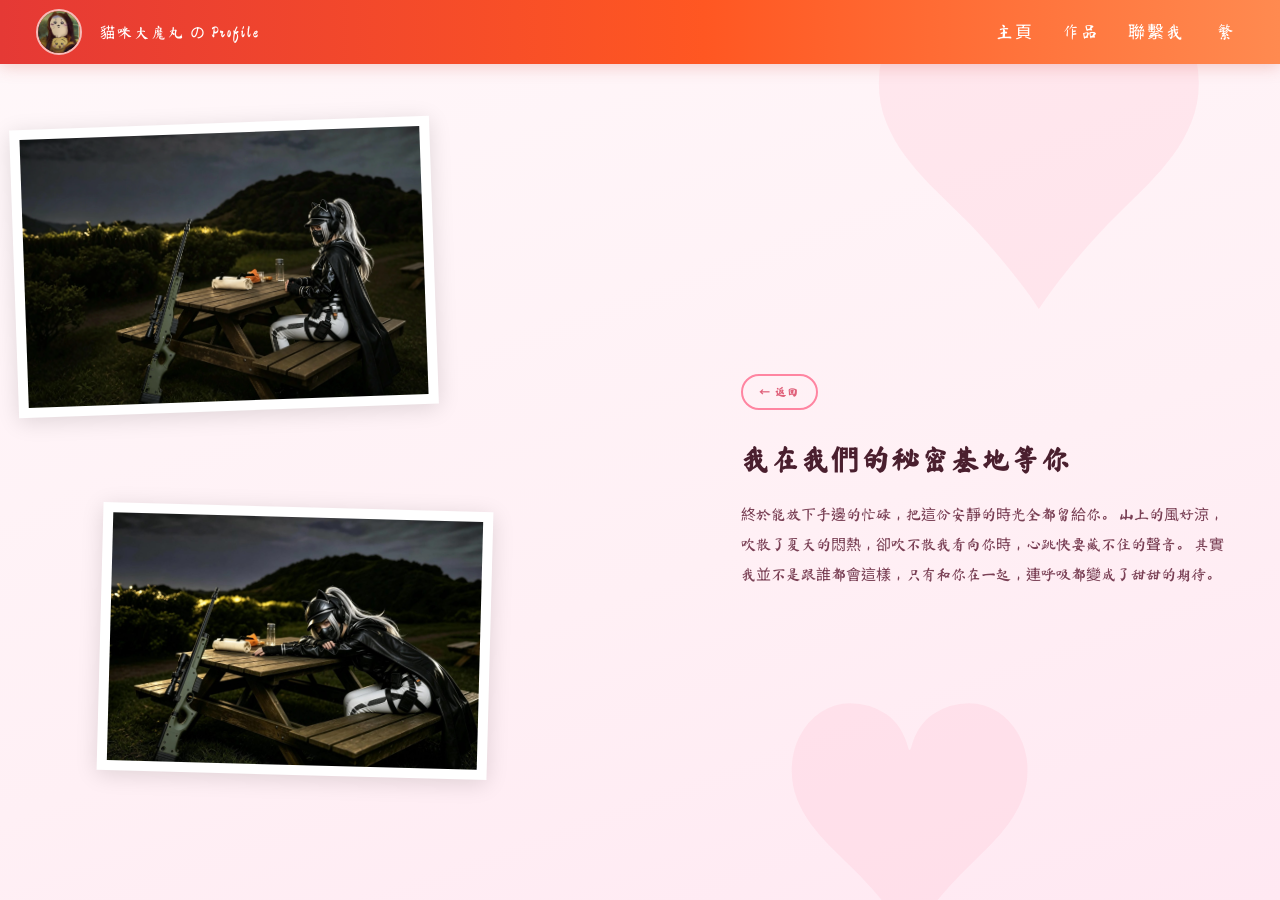
==== commit ec334be4: "Add files via upload" ====
--- a/blog/post-1.html
+++ b/blog/post-1.html
@@ -43,7 +43,7 @@
 
     <div class="post-eg-photos photos-2">
         <div class="post-photo-card"><img src="../personal_blog/1/1.png" alt=""></div>
-        <div class="post-photo-card"><img src="../personal_blog/1/2.JPG" alt=""></div>
+        <div class="post-photo-card"><img src="../personal_blog/1/2.jpg" alt=""></div>
     </div>
 
     <div class="post-eg-text">
